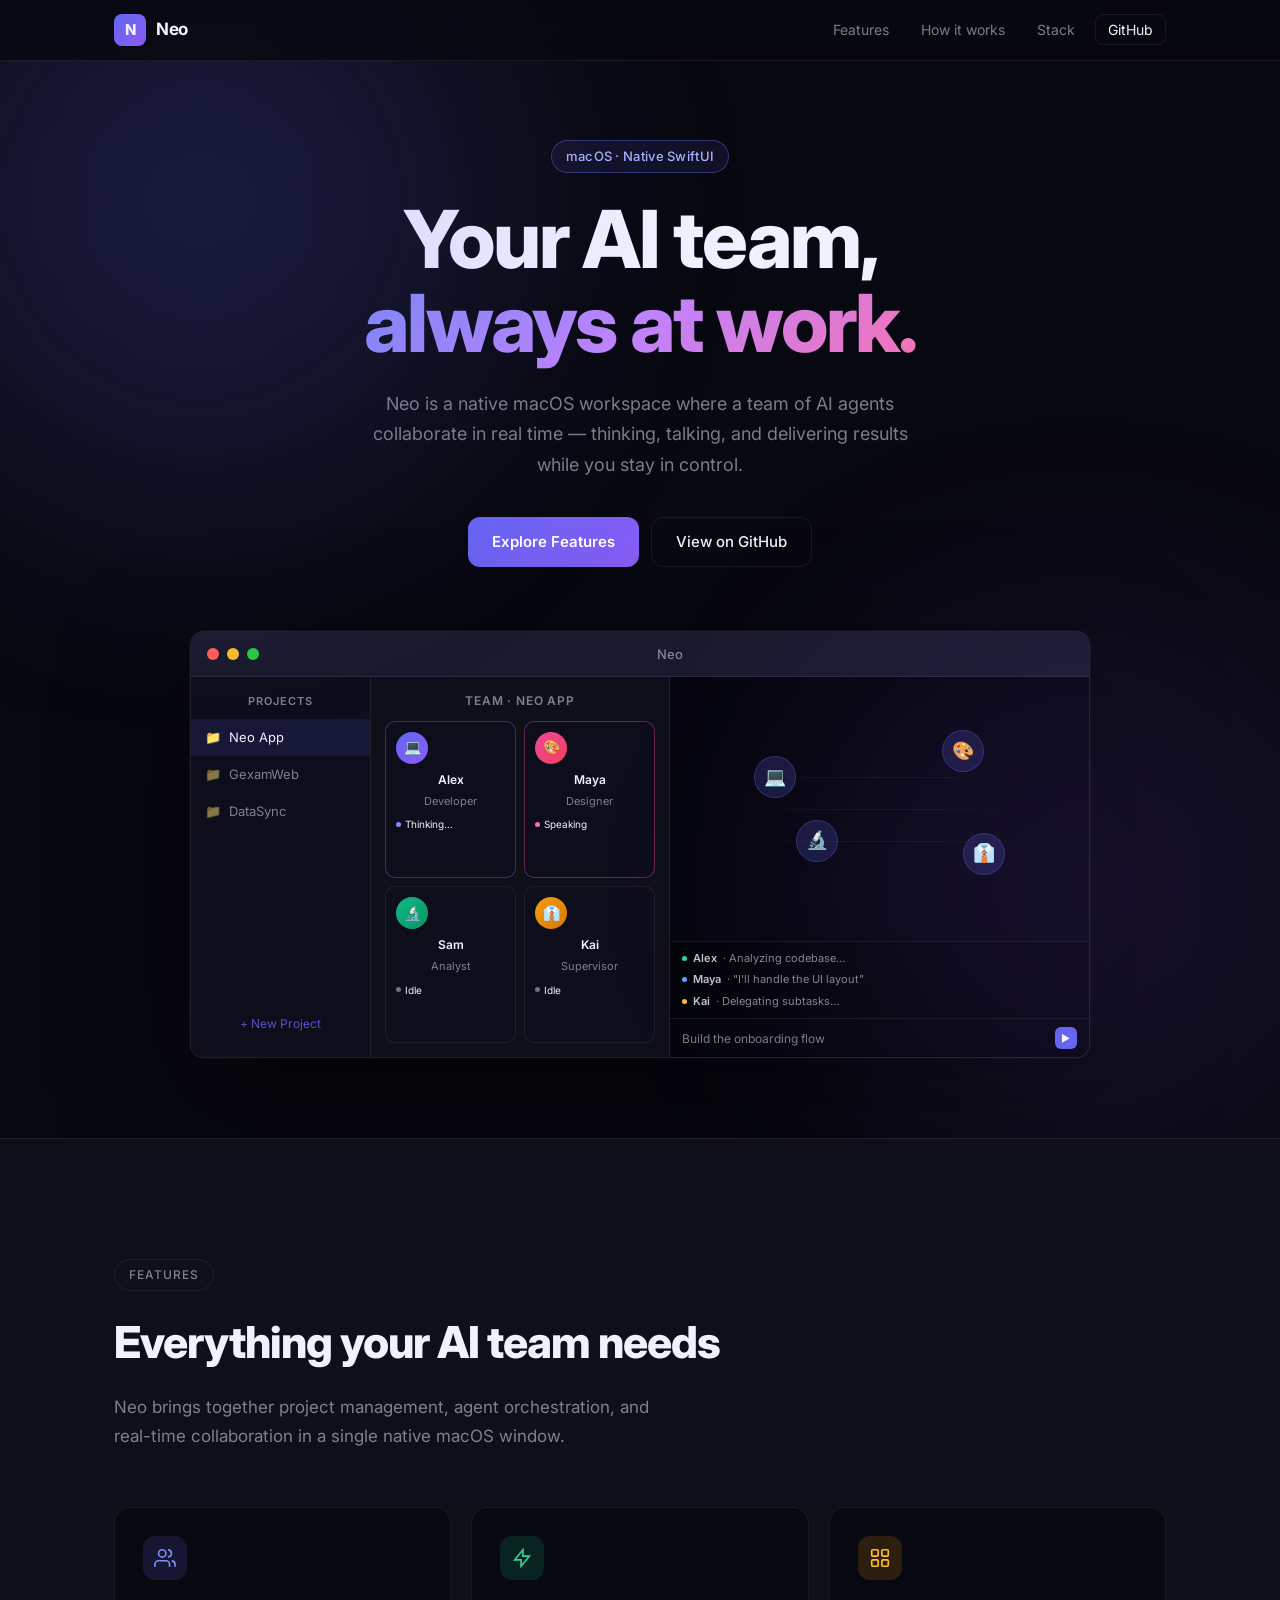
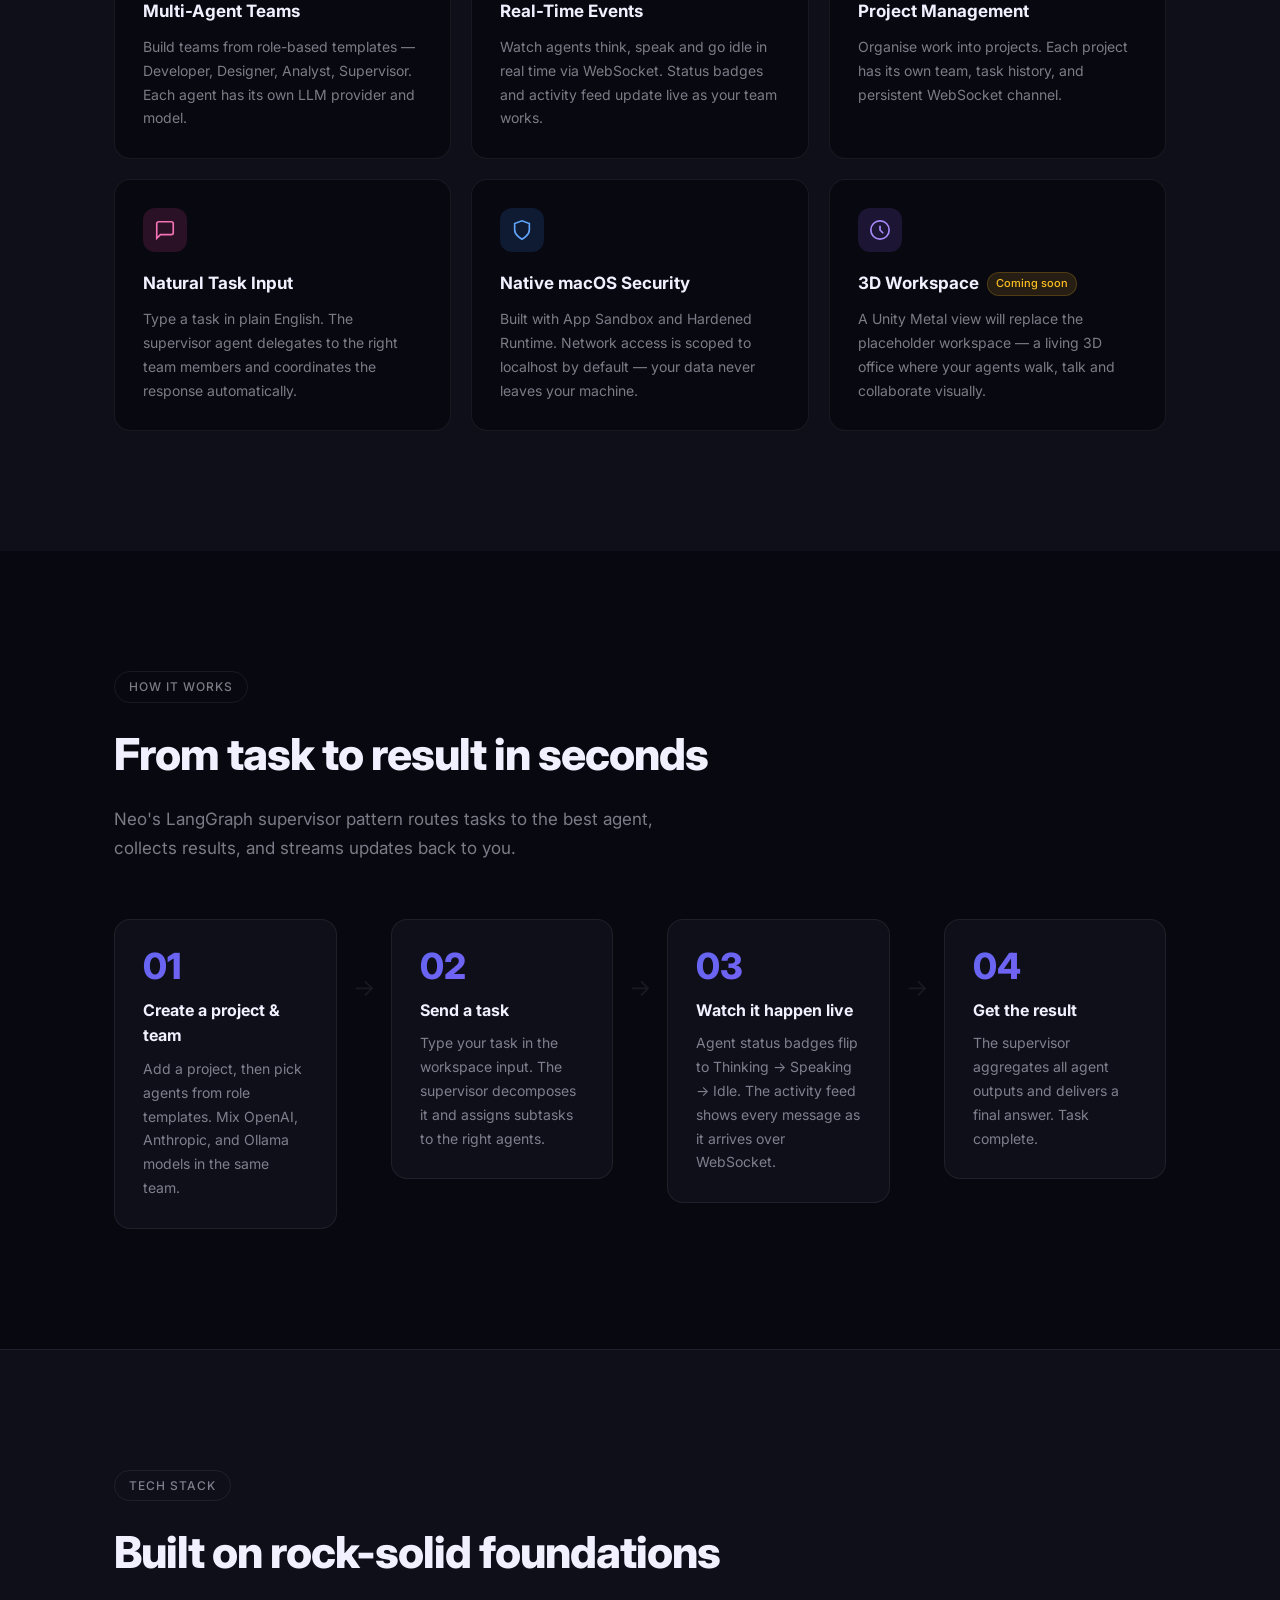
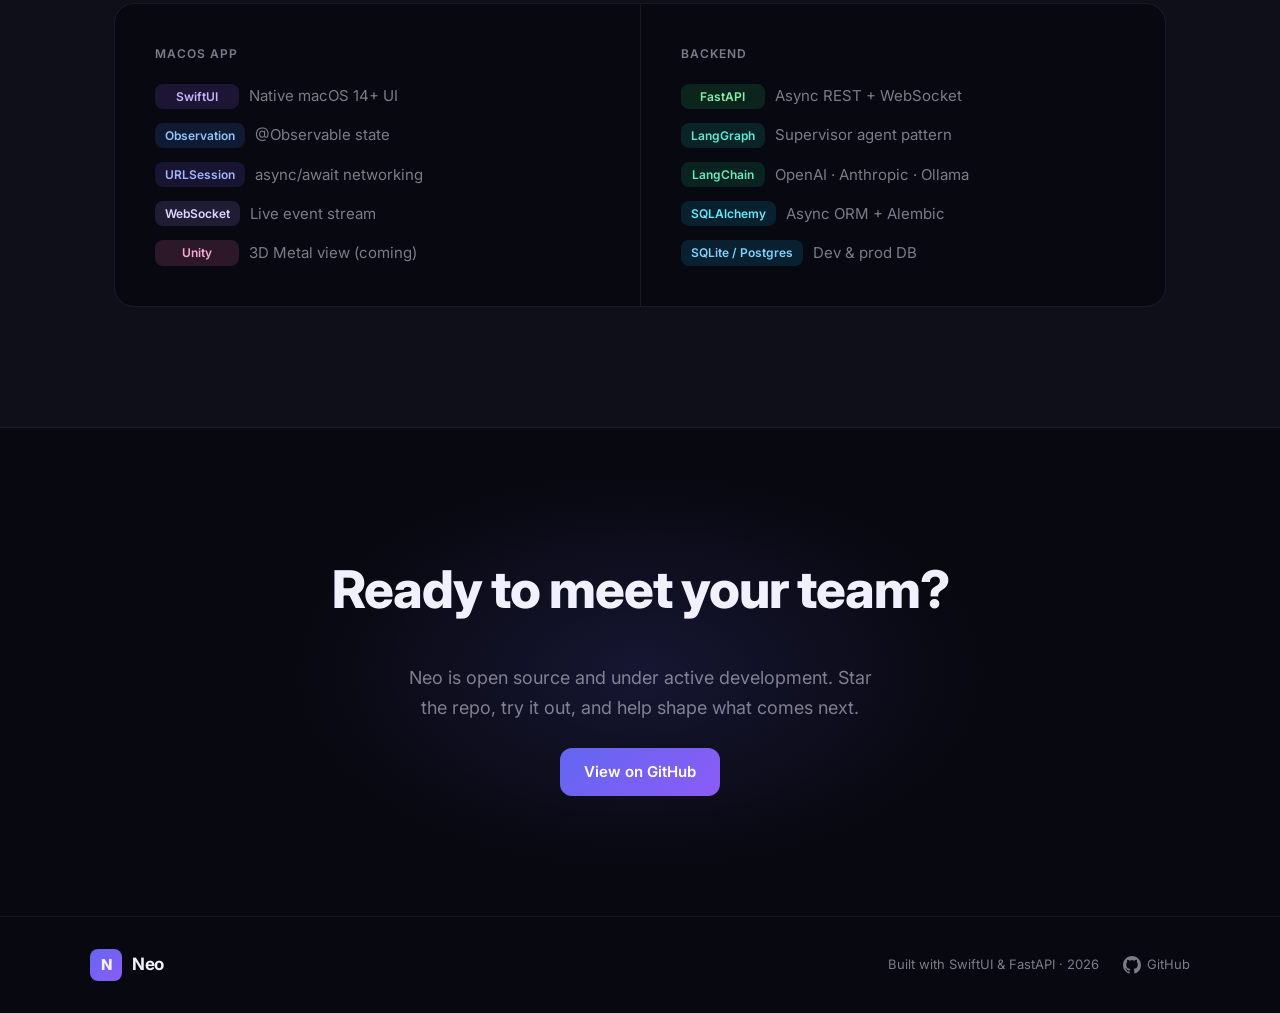
==== index.html @ 51515e73 "feat: launch landing page for Neo macOS app" ====
<!DOCTYPE html>
<html lang="en">
<head>
  <meta charset="UTF-8" />
  <meta name="viewport" content="width=device-width, initial-scale=1.0" />
  <title>Neo — AI Multi-Agent Workspace</title>
  <meta name="description" content="Neo is a native macOS app that puts a team of AI agents to work for you. Assign tasks, watch them think, and get results — in real time." />
  <link rel="preconnect" href="https://fonts.googleapis.com" />
  <link rel="preconnect" href="https://fonts.gstatic.com" crossorigin />
  <link href="https://fonts.googleapis.com/css2?family=Inter:wght@300;400;500;600;700;800&display=swap" rel="stylesheet" />
  <link rel="stylesheet" href="style.css" />
</head>
<body>

  <!-- NAV -->
  <nav>
    <div class="nav-inner">
      <div class="logo">
        <span class="logo-mark">N</span>
        <span class="logo-text">Neo</span>
      </div>
      <ul class="nav-links">
        <li><a href="#features">Features</a></li>
        <li><a href="#how-it-works">How it works</a></li>
        <li><a href="#stack">Stack</a></li>
        <li><a href="https://github.com/ebegen/Neo-site" target="_blank" class="btn-ghost">GitHub</a></li>
      </ul>
    </div>
  </nav>

  <!-- HERO -->
  <section class="hero">
    <div class="hero-glow glow-1"></div>
    <div class="hero-glow glow-2"></div>
    <div class="hero-inner">
      <div class="badge">macOS · Native SwiftUI</div>
      <h1>Your AI team,<br /><span class="gradient-text">always at work.</span></h1>
      <p class="hero-sub">
        Neo is a native macOS workspace where a team of AI agents collaborate in real time —
        thinking, talking, and delivering results while you stay in control.
      </p>
      <div class="hero-cta">
        <a href="#features" class="btn-primary">Explore Features</a>
        <a href="https://github.com/ebegen/Neo-site" target="_blank" class="btn-outline">View on GitHub</a>
      </div>
      <!-- App Window Mockup -->
      <div class="window-mockup">
        <div class="window-chrome">
          <span class="dot red"></span>
          <span class="dot yellow"></span>
          <span class="dot green"></span>
          <span class="window-title">Neo</span>
        </div>
        <div class="window-body">
          <div class="sidebar">
            <div class="sidebar-title">Projects</div>
            <div class="sidebar-item active">
              <span class="folder-icon">📁</span> Neo App
            </div>
            <div class="sidebar-item">
              <span class="folder-icon">📁</span> GexamWeb
            </div>
            <div class="sidebar-item">
              <span class="folder-icon">📁</span> DataSync
            </div>
            <div class="sidebar-add">+ New Project</div>
          </div>
          <div class="team-panel">
            <div class="team-title">Team · Neo App</div>
            <div class="agent-grid">
              <div class="agent-card thinking">
                <div class="agent-avatar" style="background: linear-gradient(135deg,#6366f1,#8b5cf6)">💻</div>
                <div class="agent-name">Alex</div>
                <div class="agent-role">Developer</div>
                <div class="agent-status thinking-dot">Thinking…</div>
              </div>
              <div class="agent-card speaking">
                <div class="agent-avatar" style="background: linear-gradient(135deg,#ec4899,#f43f5e)">🎨</div>
                <div class="agent-name">Maya</div>
                <div class="agent-role">Designer</div>
                <div class="agent-status speaking-dot">Speaking</div>
              </div>
              <div class="agent-card">
                <div class="agent-avatar" style="background: linear-gradient(135deg,#10b981,#059669)">🔬</div>
                <div class="agent-name">Sam</div>
                <div class="agent-role">Analyst</div>
                <div class="agent-status idle-dot">Idle</div>
              </div>
              <div class="agent-card">
                <div class="agent-avatar" style="background: linear-gradient(135deg,#f59e0b,#d97706)">👔</div>
                <div class="agent-name">Kai</div>
                <div class="agent-role">Supervisor</div>
                <div class="agent-status idle-dot">Idle</div>
              </div>
            </div>
          </div>
          <div class="workspace-panel">
            <div class="workspace-bg">
              <div class="ws-avatar ws-a1">💻</div>
              <div class="ws-avatar ws-a2">🎨</div>
              <div class="ws-avatar ws-a3">🔬</div>
              <div class="ws-avatar ws-a4">👔</div>
              <div class="ws-lines">
                <div class="ws-line"></div>
                <div class="ws-line"></div>
                <div class="ws-line"></div>
              </div>
            </div>
            <div class="workspace-feed">
              <div class="feed-item"><span class="feed-dot green"></span><span class="feed-agent">Alex</span> · Analyzing codebase…</div>
              <div class="feed-item"><span class="feed-dot blue"></span><span class="feed-agent">Maya</span> · "I'll handle the UI layout"</div>
              <div class="feed-item"><span class="feed-dot orange"></span><span class="feed-agent">Kai</span> · Delegating subtasks…</div>
            </div>
            <div class="workspace-input">
              <span>Build the onboarding flow</span>
              <span class="send-icon">▶</span>
            </div>
          </div>
        </div>
      </div>
    </div>
  </section>

  <!-- FEATURES -->
  <section class="features" id="features">
    <div class="section-inner">
      <div class="section-badge">Features</div>
      <h2>Everything your AI team needs</h2>
      <p class="section-sub">Neo brings together project management, agent orchestration, and real-time collaboration in a single native macOS window.</p>
      <div class="features-grid">

        <div class="feature-card">
          <div class="feature-icon" style="background:rgba(99,102,241,.15);color:#818cf8">
            <svg width="22" height="22" fill="none" viewBox="0 0 24 24"><path stroke="currentColor" stroke-width="1.8" stroke-linecap="round" d="M17 21v-2a4 4 0 0 0-4-4H5a4 4 0 0 0-4 4v2M9 11a4 4 0 1 0 0-8 4 4 0 0 0 0 8ZM23 21v-2a4 4 0 0 0-3-3.87M16 3.13a4 4 0 0 1 0 7.75"/></svg>
          </div>
          <h3>Multi-Agent Teams</h3>
          <p>Build teams from role-based templates — Developer, Designer, Analyst, Supervisor. Each agent has its own LLM provider and model.</p>
        </div>

        <div class="feature-card">
          <div class="feature-icon" style="background:rgba(16,185,129,.15);color:#34d399">
            <svg width="22" height="22" fill="none" viewBox="0 0 24 24"><path stroke="currentColor" stroke-width="1.8" stroke-linecap="round" d="M13 10V3L4 14h7v7l9-11h-7z"/></svg>
          </div>
          <h3>Real-Time Events</h3>
          <p>Watch agents think, speak and go idle in real time via WebSocket. Status badges and activity feed update live as your team works.</p>
        </div>

        <div class="feature-card">
          <div class="feature-icon" style="background:rgba(245,158,11,.15);color:#fbbf24">
            <svg width="22" height="22" fill="none" viewBox="0 0 24 24"><rect x="3" y="3" width="7" height="7" rx="1" stroke="currentColor" stroke-width="1.8"/><rect x="14" y="3" width="7" height="7" rx="1" stroke="currentColor" stroke-width="1.8"/><rect x="3" y="14" width="7" height="7" rx="1" stroke="currentColor" stroke-width="1.8"/><rect x="14" y="14" width="7" height="7" rx="1" stroke="currentColor" stroke-width="1.8"/></svg>
          </div>
          <h3>Project Management</h3>
          <p>Organise work into projects. Each project has its own team, task history, and persistent WebSocket channel.</p>
        </div>

        <div class="feature-card">
          <div class="feature-icon" style="background:rgba(236,72,153,.15);color:#f472b6">
            <svg width="22" height="22" fill="none" viewBox="0 0 24 24"><path stroke="currentColor" stroke-width="1.8" stroke-linecap="round" d="M21 15a2 2 0 0 1-2 2H7l-4 4V5a2 2 0 0 1 2-2h14a2 2 0 0 1 2 2z"/></svg>
          </div>
          <h3>Natural Task Input</h3>
          <p>Type a task in plain English. The supervisor agent delegates to the right team members and coordinates the response automatically.</p>
        </div>

        <div class="feature-card">
          <div class="feature-icon" style="background:rgba(59,130,246,.15);color:#60a5fa">
            <svg width="22" height="22" fill="none" viewBox="0 0 24 24"><path stroke="currentColor" stroke-width="1.8" stroke-linecap="round" d="M12 22s8-4 8-10V5l-8-3-8 3v7c0 6 8 10 8 10z"/></svg>
          </div>
          <h3>Native macOS Security</h3>
          <p>Built with App Sandbox and Hardened Runtime. Network access is scoped to localhost by default — your data never leaves your machine.</p>
        </div>

        <div class="feature-card">
          <div class="feature-icon" style="background:rgba(139,92,246,.15);color:#a78bfa">
            <svg width="22" height="22" fill="none" viewBox="0 0 24 24"><circle cx="12" cy="12" r="10" stroke="currentColor" stroke-width="1.8"/><path stroke="currentColor" stroke-width="1.8" stroke-linecap="round" d="M12 8v4l3 3"/></svg>
          </div>
          <h3>3D Workspace <span class="coming-soon">Coming soon</span></h3>
          <p>A Unity Metal view will replace the placeholder workspace — a living 3D office where your agents walk, talk and collaborate visually.</p>
        </div>

      </div>
    </div>
  </section>

  <!-- HOW IT WORKS -->
  <section class="how-it-works" id="how-it-works">
    <div class="section-inner">
      <div class="section-badge">How it works</div>
      <h2>From task to result in seconds</h2>
      <p class="section-sub">Neo's LangGraph supervisor pattern routes tasks to the best agent, collects results, and streams updates back to you.</p>
      <div class="steps">
        <div class="step">
          <div class="step-num">01</div>
          <div class="step-content">
            <h3>Create a project &amp; team</h3>
            <p>Add a project, then pick agents from role templates. Mix OpenAI, Anthropic, and Ollama models in the same team.</p>
          </div>
        </div>
        <div class="step-arrow">→</div>
        <div class="step">
          <div class="step-num">02</div>
          <div class="step-content">
            <h3>Send a task</h3>
            <p>Type your task in the workspace input. The supervisor decomposes it and assigns subtasks to the right agents.</p>
          </div>
        </div>
        <div class="step-arrow">→</div>
        <div class="step">
          <div class="step-num">03</div>
          <div class="step-content">
            <h3>Watch it happen live</h3>
            <p>Agent status badges flip to Thinking → Speaking → Idle. The activity feed shows every message as it arrives over WebSocket.</p>
          </div>
        </div>
        <div class="step-arrow">→</div>
        <div class="step">
          <div class="step-num">04</div>
          <div class="step-content">
            <h3>Get the result</h3>
            <p>The supervisor aggregates all agent outputs and delivers a final answer. Task complete.</p>
          </div>
        </div>
      </div>
    </div>
  </section>

  <!-- STACK -->
  <section class="stack" id="stack">
    <div class="section-inner">
      <div class="section-badge">Tech stack</div>
      <h2>Built on rock-solid foundations</h2>
      <div class="stack-grid">
        <div class="stack-col">
          <div class="stack-label">macOS App</div>
          <ul>
            <li><span class="pill purple">SwiftUI</span> Native macOS 14+ UI</li>
            <li><span class="pill blue">Observation</span> @Observable state</li>
            <li><span class="pill indigo">URLSession</span> async/await networking</li>
            <li><span class="pill violet">WebSocket</span> Live event stream</li>
            <li><span class="pill pink">Unity</span> 3D Metal view (coming)</li>
          </ul>
        </div>
        <div class="stack-divider"></div>
        <div class="stack-col">
          <div class="stack-label">Backend</div>
          <ul>
            <li><span class="pill green">FastAPI</span> Async REST + WebSocket</li>
            <li><span class="pill teal">LangGraph</span> Supervisor agent pattern</li>
            <li><span class="pill emerald">LangChain</span> OpenAI · Anthropic · Ollama</li>
            <li><span class="pill cyan">SQLAlchemy</span> Async ORM + Alembic</li>
            <li><span class="pill sky">SQLite / Postgres</span> Dev &amp; prod DB</li>
          </ul>
        </div>
      </div>
    </div>
  </section>

  <!-- CTA -->
  <section class="cta-section">
    <div class="cta-glow"></div>
    <div class="section-inner cta-inner">
      <h2>Ready to meet your team?</h2>
      <p>Neo is open source and under active development. Star the repo, try it out, and help shape what comes next.</p>
      <div class="cta-buttons">
        <a href="https://github.com/ebegen/Neo-site" target="_blank" class="btn-primary">View on GitHub</a>
      </div>
    </div>
  </section>

  <!-- FOOTER -->
  <footer>
    <div class="footer-inner">
      <div class="logo">
        <span class="logo-mark">N</span>
        <span class="logo-text">Neo</span>
      </div>
      <p class="footer-copy">Built with SwiftUI &amp; FastAPI · 2026</p>
      <a href="https://github.com/ebegen/Neo-site" target="_blank" class="footer-gh">
        <svg width="18" height="18" fill="currentColor" viewBox="0 0 24 24"><path d="M12 0C5.37 0 0 5.37 0 12c0 5.31 3.435 9.795 8.205 11.385.6.105.825-.255.825-.57 0-.285-.015-1.23-.015-2.235-3.015.555-3.795-.735-4.035-1.41-.135-.345-.72-1.41-1.23-1.695-.42-.225-1.02-.78-.015-.795.945-.015 1.62.87 1.845 1.23 1.08 1.815 2.805 1.305 3.495.99.105-.78.42-1.305.765-1.605-2.67-.3-5.46-1.335-5.46-5.925 0-1.305.465-2.385 1.23-3.225-.12-.3-.54-1.53.12-3.18 0 0 1.005-.315 3.3 1.23.96-.27 1.98-.405 3-.405s2.04.135 3 .405c2.295-1.56 3.3-1.23 3.3-1.23.66 1.65.24 2.88.12 3.18.765.84 1.23 1.905 1.23 3.225 0 4.605-2.805 5.625-5.475 5.925.435.375.81 1.095.81 2.22 0 1.605-.015 2.895-.015 3.3 0 .315.225.69.825.57A12.02 12.02 0 0 0 24 12c0-6.63-5.37-12-12-12z"/></svg>
        GitHub
      </a>
    </div>
  </footer>

</body>
</html>
---- style.css ----
*, *::before, *::after { box-sizing: border-box; margin: 0; padding: 0; }

:root {
  --bg: #080810;
  --surface: #0f0f1a;
  --surface2: #141428;
  --border: rgba(255,255,255,.07);
  --text: #f0f0ff;
  --muted: rgba(240,240,255,.5);
  --accent: #6366f1;
  --accent2: #8b5cf6;
}

html { scroll-behavior: smooth; }

body {
  background: var(--bg);
  color: var(--text);
  font-family: 'Inter', system-ui, sans-serif;
  font-size: 16px;
  line-height: 1.6;
  overflow-x: hidden;
}

/* ── NAV ── */
nav {
  position: fixed;
  top: 0; left: 0; right: 0;
  z-index: 100;
  border-bottom: 1px solid var(--border);
  background: rgba(8,8,16,.8);
  backdrop-filter: blur(20px);
}
.nav-inner {
  max-width: 1100px;
  margin: 0 auto;
  padding: 0 24px;
  height: 60px;
  display: flex;
  align-items: center;
  justify-content: space-between;
}
.logo { display: flex; align-items: center; gap: 10px; text-decoration: none; }
.logo-mark {
  width: 32px; height: 32px;
  border-radius: 8px;
  background: linear-gradient(135deg, var(--accent), var(--accent2));
  display: flex; align-items: center; justify-content: center;
  font-weight: 800; font-size: 15px;
}
.logo-text { font-weight: 700; font-size: 17px; letter-spacing: -.3px; }
.nav-links {
  display: flex; align-items: center; gap: 8px;
  list-style: none;
}
.nav-links a {
  color: var(--muted);
  text-decoration: none;
  font-size: 14px;
  padding: 6px 12px;
  border-radius: 8px;
  transition: color .2s, background .2s;
}
.nav-links a:hover { color: var(--text); background: rgba(255,255,255,.05); }
.btn-ghost {
  border: 1px solid var(--border) !important;
  color: var(--text) !important;
}
.btn-ghost:hover { border-color: rgba(255,255,255,.15) !important; }

/* ── BUTTONS ── */
.btn-primary {
  display: inline-flex; align-items: center; gap: 8px;
  padding: 12px 24px;
  border-radius: 12px;
  background: linear-gradient(135deg, var(--accent), var(--accent2));
  color: #fff;
  font-weight: 600; font-size: 15px;
  text-decoration: none;
  transition: opacity .2s, transform .15s;
  border: none;
}
.btn-primary:hover { opacity: .9; transform: translateY(-1px); }
.btn-outline {
  display: inline-flex; align-items: center; gap: 8px;
  padding: 12px 24px;
  border-radius: 12px;
  border: 1px solid var(--border);
  color: var(--text);
  font-weight: 500; font-size: 15px;
  text-decoration: none;
  transition: border-color .2s, transform .15s;
}
.btn-outline:hover { border-color: rgba(255,255,255,.25); transform: translateY(-1px); }

/* ── HERO ── */
.hero {
  position: relative;
  min-height: 100vh;
  padding: 140px 24px 80px;
  display: flex;
  align-items: center;
  overflow: hidden;
}
.hero-glow {
  position: absolute;
  border-radius: 50%;
  filter: blur(120px);
  pointer-events: none;
}
.glow-1 {
  width: 600px; height: 600px;
  background: rgba(99,102,241,.18);
  top: -100px; left: -100px;
}
.glow-2 {
  width: 500px; height: 500px;
  background: rgba(139,92,246,.12);
  bottom: 0; right: -50px;
}
.hero-inner {
  max-width: 1100px;
  margin: 0 auto;
  width: 100%;
  display: flex;
  flex-direction: column;
  align-items: center;
  text-align: center;
}
.badge {
  display: inline-block;
  padding: 5px 14px;
  border-radius: 999px;
  border: 1px solid rgba(99,102,241,.4);
  background: rgba(99,102,241,.1);
  color: #a5b4fc;
  font-size: 13px; font-weight: 500;
  margin-bottom: 24px;
  letter-spacing: .3px;
}
.hero h1 {
  font-size: clamp(44px, 7vw, 80px);
  font-weight: 800;
  line-height: 1.05;
  letter-spacing: -2px;
  margin-bottom: 24px;
}
.gradient-text {
  background: linear-gradient(135deg, #818cf8, #c084fc, #f472b6);
  -webkit-background-clip: text;
  -webkit-text-fill-color: transparent;
  background-clip: text;
}
.hero-sub {
  font-size: 18px;
  color: var(--muted);
  max-width: 560px;
  margin-bottom: 36px;
  line-height: 1.7;
}
.hero-cta {
  display: flex; gap: 12px; flex-wrap: wrap; justify-content: center;
  margin-bottom: 64px;
}

/* ── WINDOW MOCKUP ── */
.window-mockup {
  width: 100%;
  max-width: 900px;
  border-radius: 14px;
  overflow: hidden;
  border: 1px solid var(--border);
  box-shadow: 0 40px 120px rgba(0,0,0,.6), 0 0 0 1px rgba(255,255,255,.04);
  background: var(--surface);
}
.window-chrome {
  background: #1a1a2e;
  padding: 12px 16px;
  display: flex;
  align-items: center;
  gap: 8px;
  border-bottom: 1px solid var(--border);
}
.dot {
  width: 12px; height: 12px;
  border-radius: 50%;
}
.dot.red    { background: #ff5f57; }
.dot.yellow { background: #febc2e; }
.dot.green  { background: #28c840; }
.window-title {
  margin-left: auto; margin-right: auto;
  font-size: 13px; color: var(--muted);
  font-weight: 500;
}
.window-body {
  display: grid;
  grid-template-columns: 180px 1fr 1.4fr;
  height: 380px;
}

/* Sidebar */
.sidebar {
  background: #0d0d1c;
  border-right: 1px solid var(--border);
  padding: 16px 0;
  display: flex;
  flex-direction: column;
}
.sidebar-title {
  font-size: 11px;
  font-weight: 600;
  color: var(--muted);
  text-transform: uppercase;
  letter-spacing: 1px;
  padding: 0 14px 8px;
}
.sidebar-item {
  padding: 8px 14px;
  font-size: 13px;
  color: var(--muted);
  display: flex; align-items: center; gap: 8px;
  cursor: default;
}
.sidebar-item.active {
  background: rgba(99,102,241,.12);
  color: var(--text);
}
.folder-icon { font-size: 13px; }
.sidebar-add {
  margin-top: auto;
  padding: 8px 14px;
  font-size: 12px;
  color: rgba(99,102,241,.8);
  cursor: default;
}

/* Team panel */
.team-panel {
  background: var(--surface);
  border-right: 1px solid var(--border);
  padding: 14px;
  display: flex;
  flex-direction: column;
  gap: 10px;
}
.team-title {
  font-size: 12px;
  font-weight: 600;
  color: var(--muted);
  text-transform: uppercase;
  letter-spacing: .8px;
}
.agent-grid {
  display: grid;
  grid-template-columns: 1fr 1fr;
  gap: 8px;
  flex: 1;
}
.agent-card {
  background: #0d0d1c;
  border: 1px solid var(--border);
  border-radius: 10px;
  padding: 10px;
  display: flex;
  flex-direction: column;
  gap: 4px;
}
.agent-card.thinking { border-color: rgba(99,102,241,.4); }
.agent-card.speaking  { border-color: rgba(236,72,153,.4); }
.agent-avatar {
  width: 32px; height: 32px;
  border-radius: 50%;
  display: flex; align-items: center; justify-content: center;
  font-size: 14px;
  margin-bottom: 2px;
}
.agent-name  { font-size: 12px; font-weight: 600; }
.agent-role  { font-size: 11px; color: var(--muted); }
.agent-status {
  font-size: 10px;
  display: flex; align-items: center; gap: 4px;
  margin-top: 2px;
}
.agent-status::before {
  content: '';
  display: inline-block;
  width: 5px; height: 5px;
  border-radius: 50%;
}
.thinking-dot::before { background: #818cf8; }
.speaking-dot::before  { background: #f472b6; }
.idle-dot::before     { background: #6b7280; }

/* Workspace panel */
.workspace-panel {
  background: #06060f;
  display: flex;
  flex-direction: column;
}
.workspace-bg {
  flex: 1;
  position: relative;
  overflow: hidden;
}
.ws-avatar {
  position: absolute;
  width: 42px; height: 42px;
  border-radius: 50%;
  background: rgba(99,102,241,.2);
  border: 1px solid rgba(99,102,241,.3);
  display: flex; align-items: center; justify-content: center;
  font-size: 18px;
}
.ws-a1 { top: 30%; left: 20%; }
.ws-a2 { top: 20%; right: 25%; }
.ws-a3 { bottom: 30%; left: 30%; }
.ws-a4 { bottom: 25%; right: 20%; }
.ws-lines {
  position: absolute;
  inset: 0;
  pointer-events: none;
}
.ws-line {
  position: absolute;
  height: 1px;
  background: linear-gradient(90deg, transparent, rgba(99,102,241,.15), transparent);
  left: 15%; right: 15%;
}
.ws-line:nth-child(1) { top: 38%; }
.ws-line:nth-child(2) { top: 50%; }
.ws-line:nth-child(3) { top: 62%; }
.workspace-feed {
  padding: 8px 12px;
  border-top: 1px solid var(--border);
  display: flex; flex-direction: column; gap: 4px;
  background: rgba(0,0,0,.3);
}
.feed-item {
  font-size: 11px;
  color: rgba(240,240,255,.55);
  display: flex; align-items: center; gap: 6px;
}
.feed-dot {
  width: 5px; height: 5px;
  border-radius: 50%;
  flex-shrink: 0;
}
.feed-dot.green  { background: #34d399; }
.feed-dot.blue   { background: #60a5fa; }
.feed-dot.orange { background: #fbbf24; }
.feed-agent { color: rgba(240,240,255,.8); font-weight: 600; }
.workspace-input {
  padding: 8px 12px;
  border-top: 1px solid var(--border);
  display: flex; justify-content: space-between; align-items: center;
  font-size: 12px;
  color: var(--muted);
  background: rgba(0,0,0,.2);
}
.send-icon {
  width: 22px; height: 22px;
  border-radius: 6px;
  background: var(--accent);
  display: flex; align-items: center; justify-content: center;
  font-size: 10px;
  color: #fff;
}

/* ── SECTIONS ── */
.section-inner {
  max-width: 1100px;
  margin: 0 auto;
  padding: 0 24px;
}
.section-badge {
  display: inline-block;
  padding: 5px 14px;
  border-radius: 999px;
  border: 1px solid var(--border);
  color: var(--muted);
  font-size: 12px; font-weight: 500;
  text-transform: uppercase;
  letter-spacing: 1px;
  margin-bottom: 16px;
}
section h2 {
  font-size: clamp(28px, 4vw, 44px);
  font-weight: 800;
  letter-spacing: -1px;
  margin-bottom: 16px;
}
.section-sub {
  color: var(--muted);
  font-size: 17px;
  max-width: 560px;
  line-height: 1.7;
  margin-bottom: 56px;
}

/* ── FEATURES ── */
.features {
  padding: 120px 24px;
  background: var(--surface);
  border-top: 1px solid var(--border);
}
.features-grid {
  display: grid;
  grid-template-columns: repeat(auto-fill, minmax(300px, 1fr));
  gap: 20px;
}
.feature-card {
  background: var(--bg);
  border: 1px solid var(--border);
  border-radius: 16px;
  padding: 28px;
  transition: border-color .25s, transform .2s;
}
.feature-card:hover {
  border-color: rgba(99,102,241,.35);
  transform: translateY(-2px);
}
.feature-icon {
  width: 44px; height: 44px;
  border-radius: 12px;
  display: flex; align-items: center; justify-content: center;
  margin-bottom: 18px;
}
.feature-card h3 {
  font-size: 17px; font-weight: 700;
  margin-bottom: 10px;
  display: flex; align-items: center; gap: 8px;
}
.feature-card p {
  color: var(--muted);
  font-size: 14px;
  line-height: 1.7;
}
.coming-soon {
  font-size: 11px; font-weight: 500;
  padding: 2px 8px;
  border-radius: 999px;
  background: rgba(251,191,36,.12);
  color: #fbbf24;
  border: 1px solid rgba(251,191,36,.2);
}

/* ── HOW IT WORKS ── */
.how-it-works {
  padding: 120px 24px;
}
.steps {
  display: flex;
  align-items: flex-start;
  gap: 16px;
  flex-wrap: wrap;
}
.step {
  flex: 1;
  min-width: 200px;
  background: var(--surface);
  border: 1px solid var(--border);
  border-radius: 16px;
  padding: 28px;
}
.step-num {
  font-size: 36px;
  font-weight: 800;
  background: linear-gradient(135deg, var(--accent), var(--accent2));
  -webkit-background-clip: text;
  -webkit-text-fill-color: transparent;
  background-clip: text;
  margin-bottom: 14px;
  line-height: 1;
}
.step h3 {
  font-size: 16px; font-weight: 700;
  margin-bottom: 8px;
}
.step p {
  color: var(--muted);
  font-size: 14px;
  line-height: 1.7;
}
.step-arrow {
  font-size: 24px;
  color: var(--border);
  padding-top: 50px;
  flex-shrink: 0;
}

/* ── STACK ── */
.stack {
  padding: 120px 24px;
  background: var(--surface);
  border-top: 1px solid var(--border);
  border-bottom: 1px solid var(--border);
}
.stack-grid {
  display: flex;
  gap: 0;
  background: var(--bg);
  border: 1px solid var(--border);
  border-radius: 20px;
  overflow: hidden;
}
.stack-col {
  flex: 1;
  padding: 40px;
}
.stack-divider {
  width: 1px;
  background: var(--border);
  flex-shrink: 0;
}
.stack-label {
  font-size: 12px;
  font-weight: 600;
  color: var(--muted);
  text-transform: uppercase;
  letter-spacing: 1px;
  margin-bottom: 20px;
}
.stack-col ul {
  list-style: none;
  display: flex; flex-direction: column; gap: 14px;
}
.stack-col li {
  font-size: 15px;
  color: var(--muted);
  display: flex; align-items: center; gap: 10px;
}
.pill {
  display: inline-block;
  padding: 3px 10px;
  border-radius: 8px;
  font-size: 12px;
  font-weight: 600;
  white-space: nowrap;
  flex-shrink: 0;
  min-width: 84px;
  text-align: center;
}
.pill.purple  { background: rgba(139,92,246,.15); color:#c4b5fd; }
.pill.blue    { background: rgba(59,130,246,.15);  color:#93c5fd; }
.pill.indigo  { background: rgba(99,102,241,.15);  color:#a5b4fc; }
.pill.violet  { background: rgba(167,139,250,.15); color:#ddd6fe; }
.pill.pink    { background: rgba(244,114,182,.15); color:#f9a8d4; }
.pill.green   { background: rgba(34,197,94,.15);   color:#86efac; }
.pill.teal    { background: rgba(20,184,166,.15);  color:#5eead4; }
.pill.emerald { background: rgba(16,185,129,.15);  color:#6ee7b7; }
.pill.cyan    { background: rgba(6,182,212,.15);   color:#67e8f9; }
.pill.sky     { background: rgba(14,165,233,.15);  color:#7dd3fc; }

/* ── CTA ── */
.cta-section {
  padding: 120px 24px;
  position: relative;
  overflow: hidden;
  text-align: center;
}
.cta-glow {
  position: absolute;
  width: 700px; height: 400px;
  top: 50%; left: 50%;
  transform: translate(-50%, -50%);
  background: radial-gradient(ellipse, rgba(99,102,241,.15), transparent 70%);
  pointer-events: none;
}
.cta-inner {
  position: relative;
  display: flex;
  flex-direction: column;
  align-items: center;
  gap: 16px;
}
.cta-inner h2 {
  font-size: clamp(32px, 5vw, 52px);
}
.cta-inner p {
  color: var(--muted);
  font-size: 18px;
  max-width: 480px;
  line-height: 1.7;
}
.cta-buttons { display: flex; gap: 12px; margin-top: 8px; }

/* ── FOOTER ── */
footer {
  border-top: 1px solid var(--border);
  padding: 32px 24px;
}
.footer-inner {
  max-width: 1100px;
  margin: 0 auto;
  display: flex;
  align-items: center;
  gap: 24px;
  flex-wrap: wrap;
}
.footer-copy {
  color: var(--muted);
  font-size: 13px;
  margin-left: auto;
}
.footer-gh {
  display: flex; align-items: center; gap: 6px;
  color: var(--muted);
  text-decoration: none;
  font-size: 13px;
  transition: color .2s;
}
.footer-gh:hover { color: var(--text); }

/* ── RESPONSIVE ── */
@media (max-width: 700px) {
  .window-body { grid-template-columns: 1fr; }
  .team-panel, .workspace-panel { display: none; }
  .sidebar { height: 200px; }
  .steps { flex-direction: column; }
  .step-arrow { display: none; }
  .stack-grid { flex-direction: column; }
  .stack-divider { width: 100%; height: 1px; }
  .footer-copy { margin-left: 0; }
}
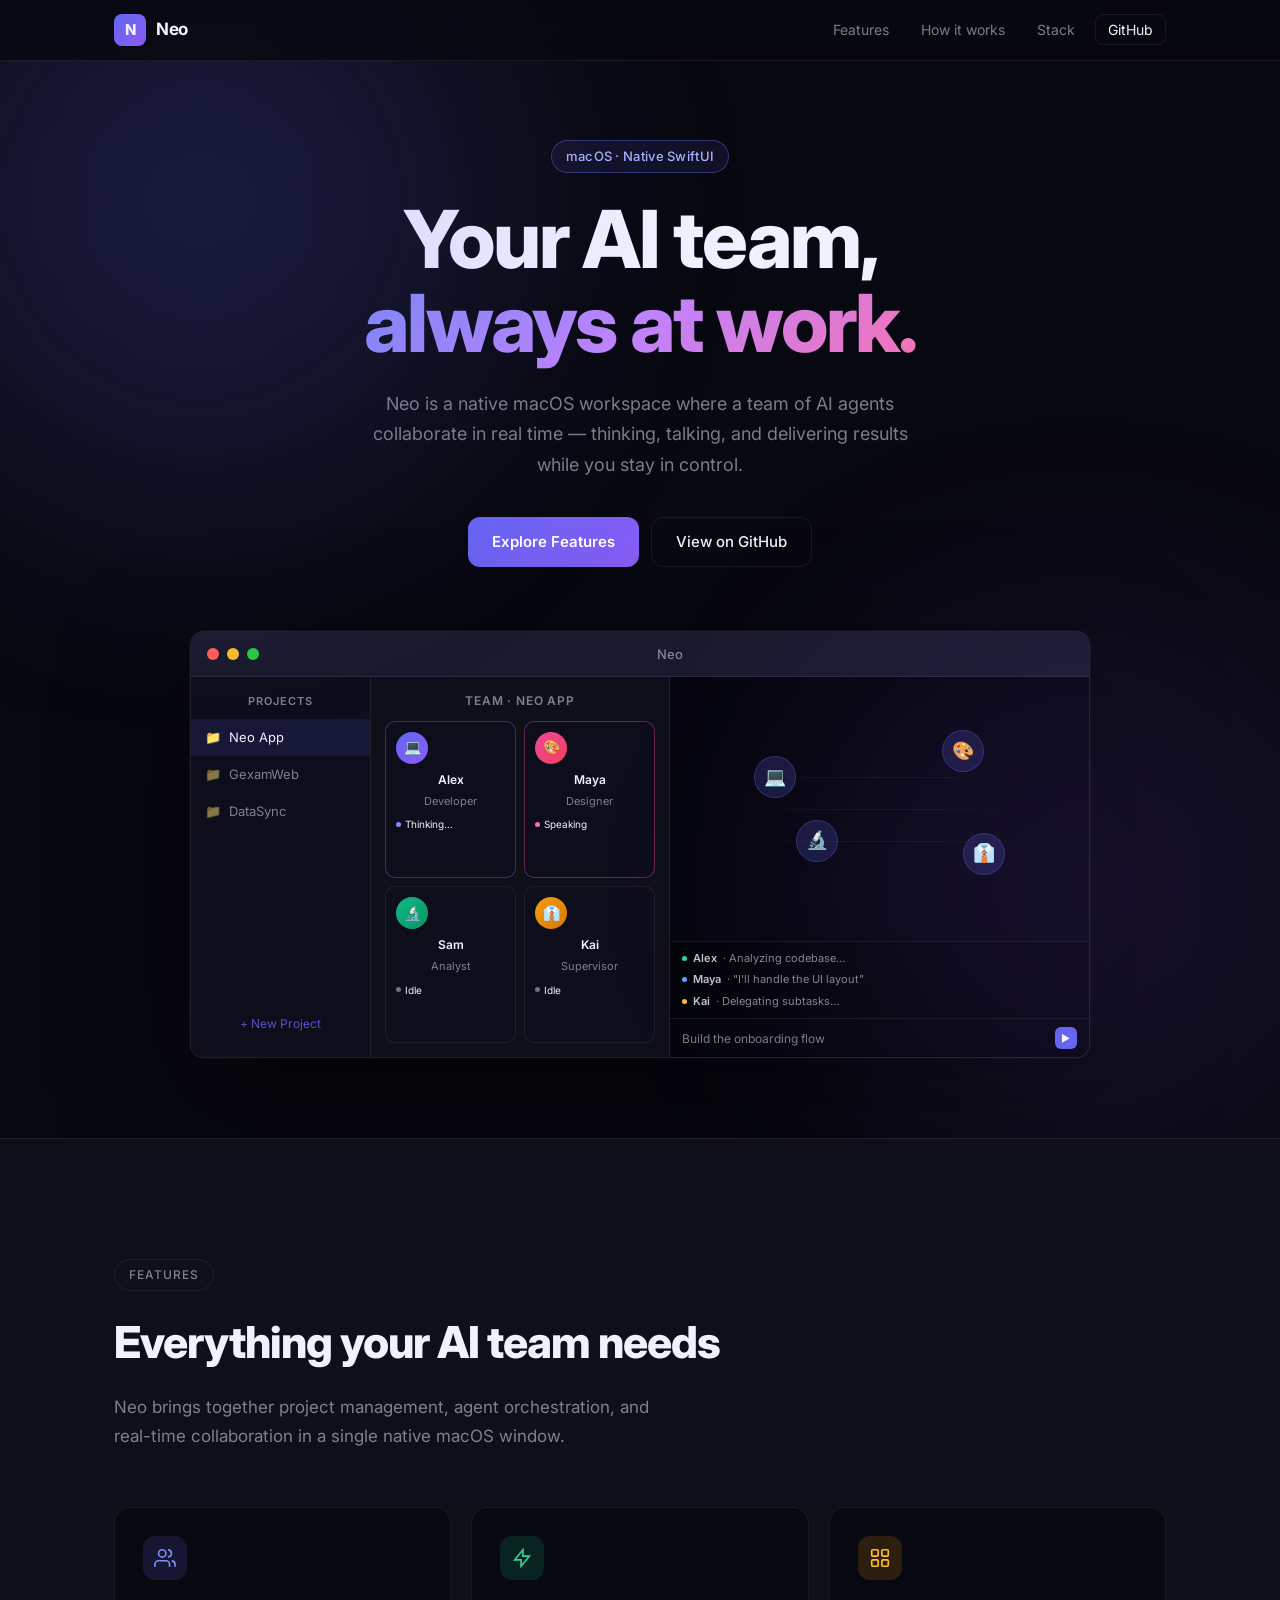
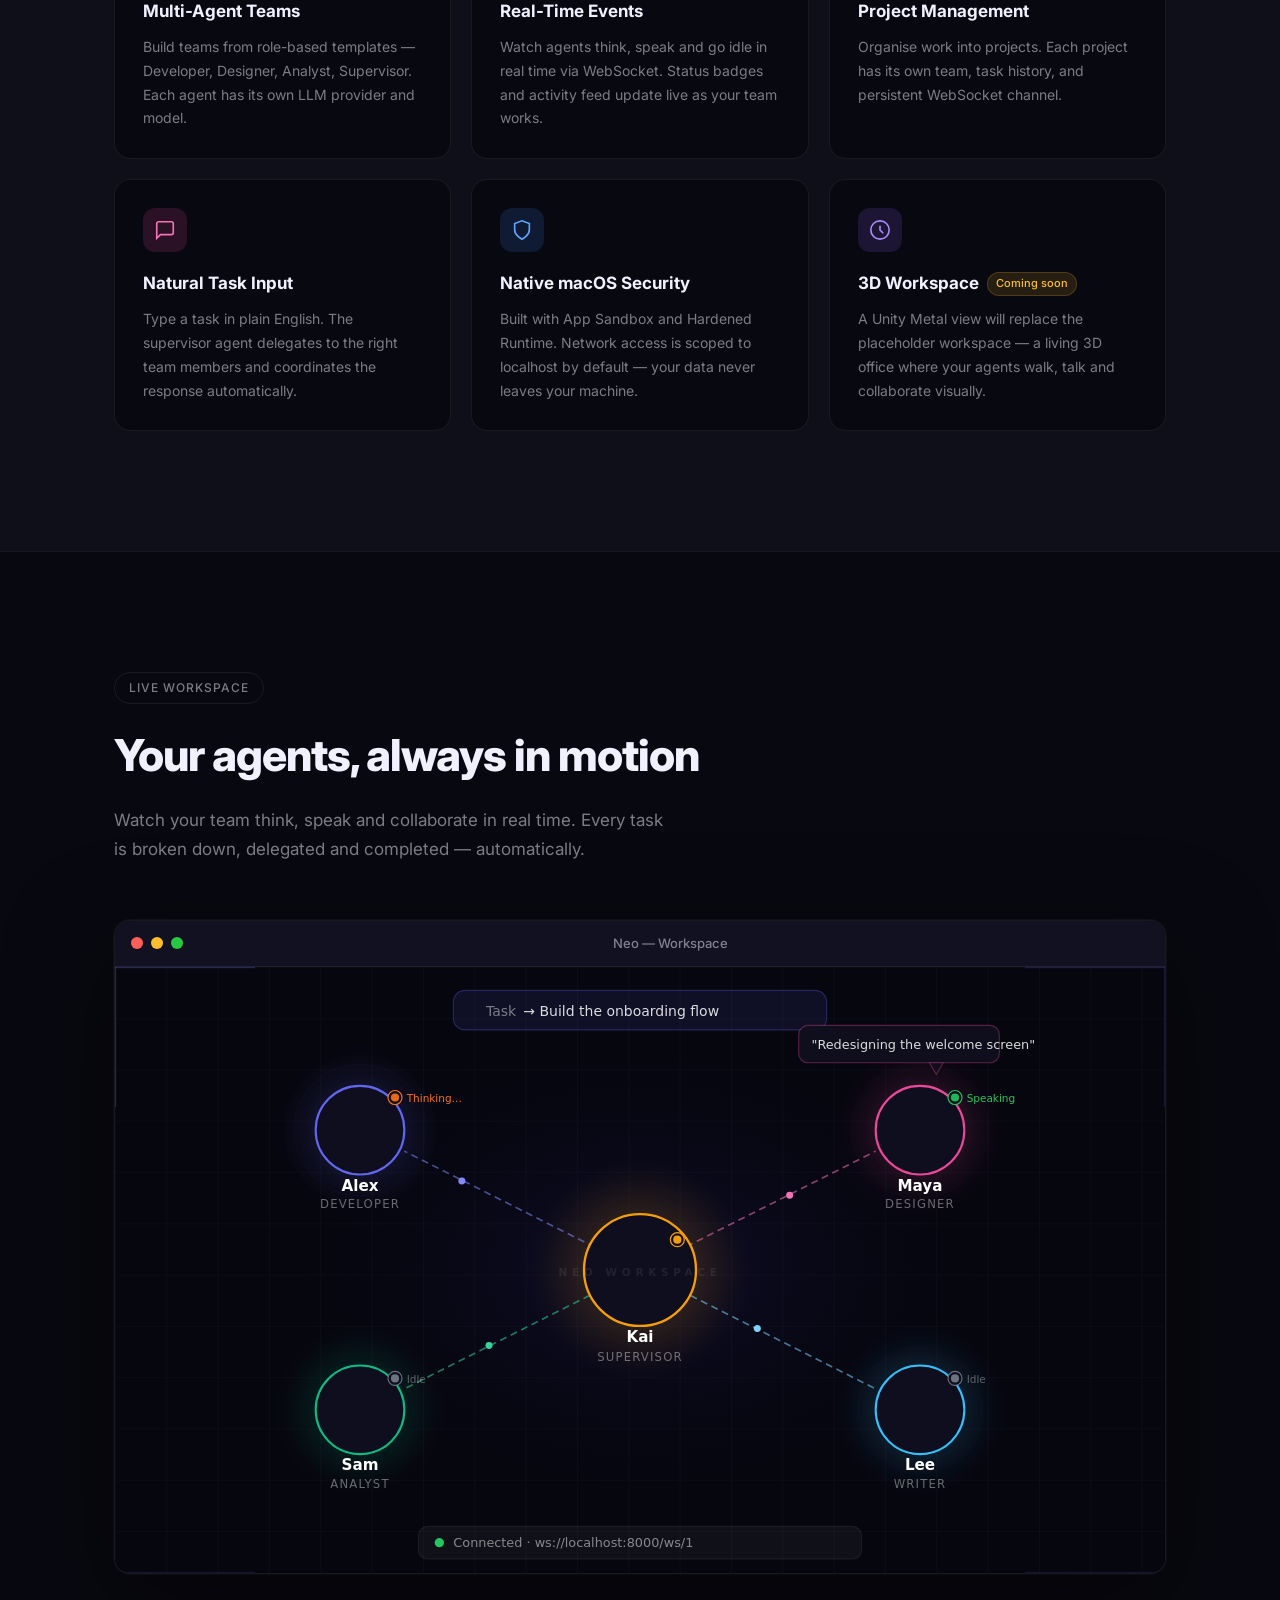
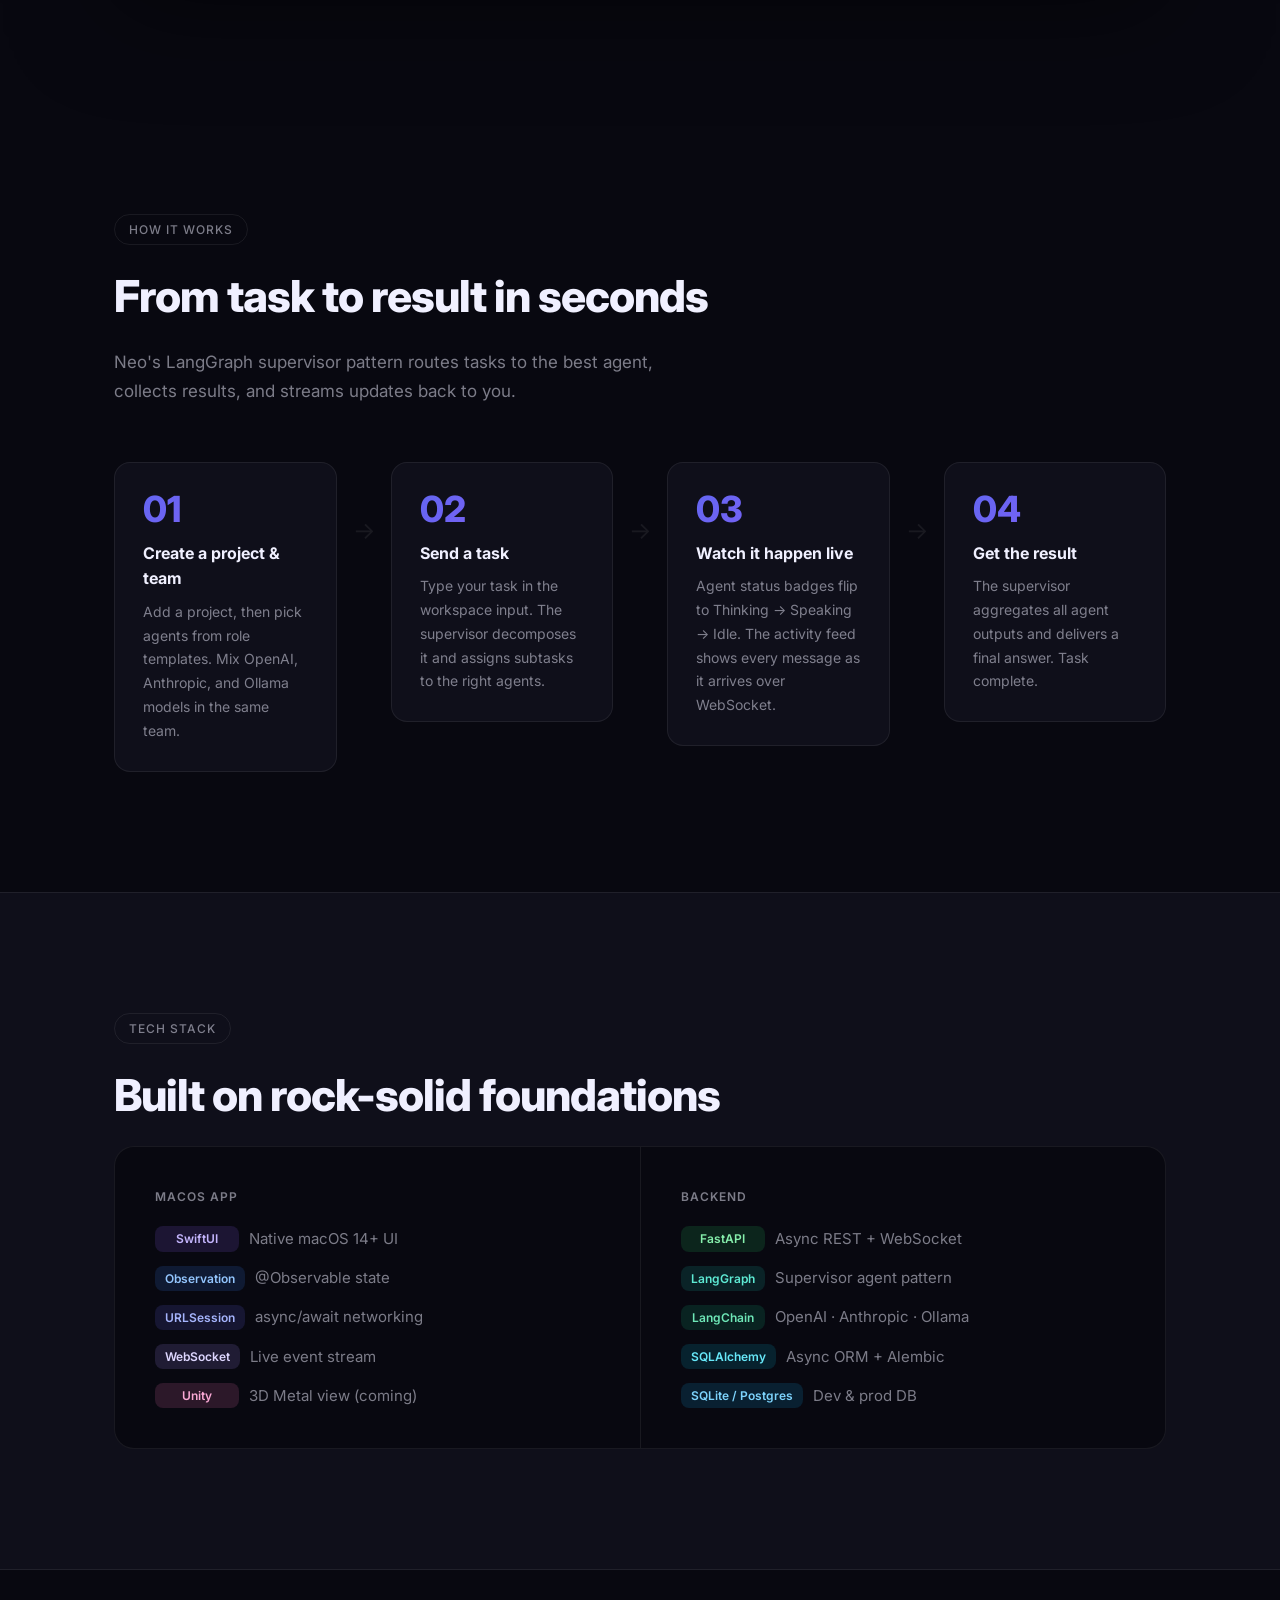
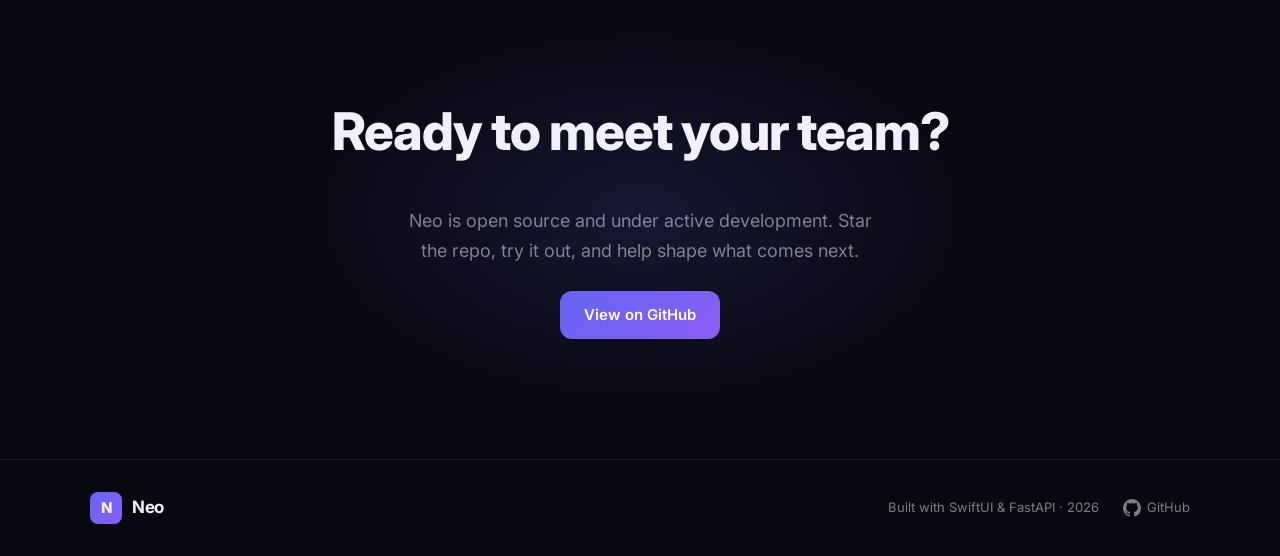
==== commit a64a9759: "feat: add animated office workspace SVG illustration" ====
--- a/index.html
+++ b/index.html
@@ -177,6 +177,26 @@
           <p>A Unity Metal view will replace the placeholder workspace — a living 3D office where your agents walk, talk and collaborate visually.</p>
         </div>
 
+      </div>
+    </div>
+  </section>
+
+  <!-- WORKSPACE PREVIEW -->
+  <section class="preview-section">
+    <div class="section-inner">
+      <div class="section-badge">Live Workspace</div>
+      <h2>Your agents, always in motion</h2>
+      <p class="section-sub">Watch your team think, speak and collaborate in real time. Every task is broken down, delegated and completed — automatically.</p>
+      <div class="preview-frame">
+        <div class="preview-chrome">
+          <span class="dot red"></span>
+          <span class="dot yellow"></span>
+          <span class="dot green"></span>
+          <span class="preview-title">Neo — Workspace</span>
+        </div>
+        <div class="preview-body">
+          <img src="office.svg" alt="Neo multi-agent workspace" class="office-svg"/>
+        </div>
       </div>
     </div>
   </section>
--- a/style.css
+++ b/style.css
@@ -398,6 +398,42 @@
   margin-bottom: 56px;
 }
 
+/* ── WORKSPACE PREVIEW ── */
+.preview-section {
+  padding: 120px 24px;
+  border-top: 1px solid var(--border);
+}
+.preview-frame {
+  border-radius: 16px;
+  overflow: hidden;
+  border: 1px solid var(--border);
+  box-shadow: 0 32px 100px rgba(0,0,0,.5), 0 0 0 1px rgba(255,255,255,.04);
+  background: #06060f;
+}
+.preview-chrome {
+  background: #111122;
+  padding: 12px 16px;
+  display: flex;
+  align-items: center;
+  gap: 8px;
+  border-bottom: 1px solid var(--border);
+}
+.preview-title {
+  margin: 0 auto;
+  font-size: 13px;
+  color: var(--muted);
+  font-weight: 500;
+}
+.preview-body {
+  padding: 0;
+  line-height: 0;
+}
+.office-svg {
+  width: 100%;
+  height: auto;
+  display: block;
+}
+
 /* ── FEATURES ── */
 .features {
   padding: 120px 24px;
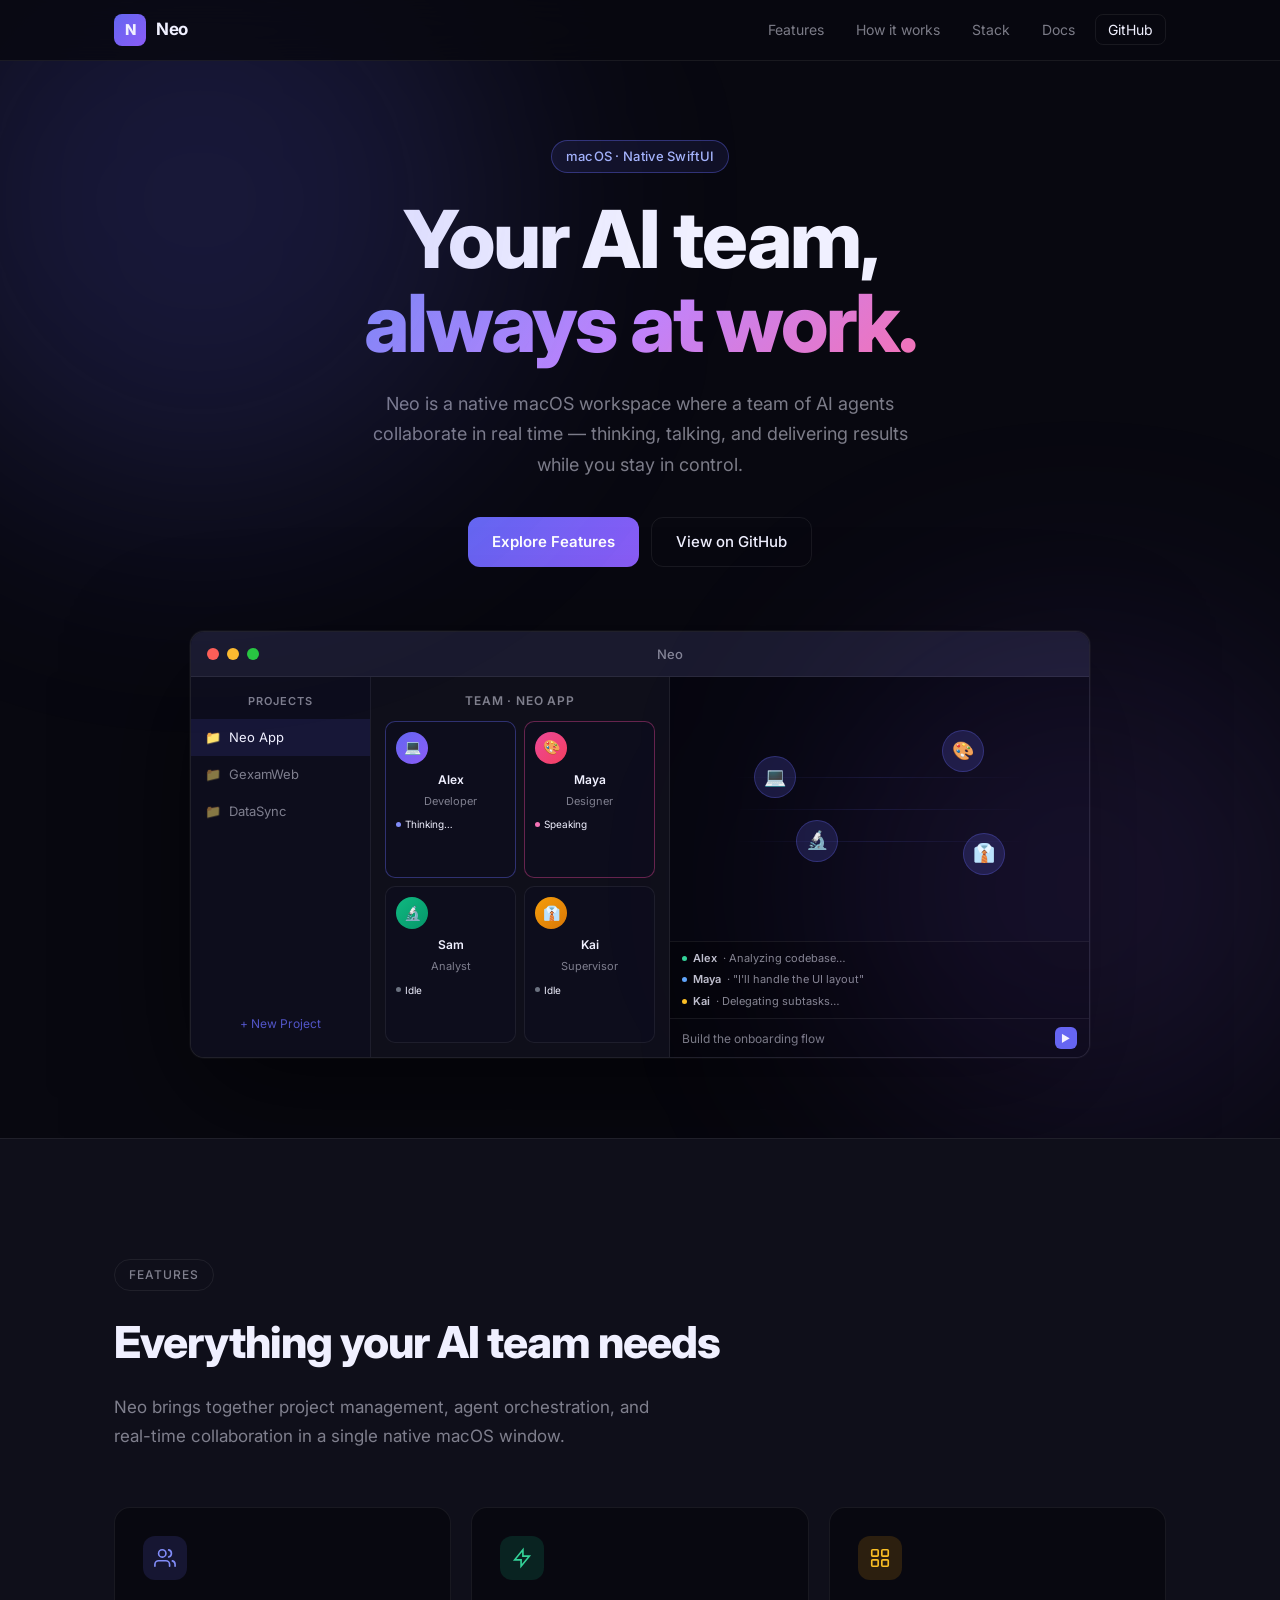
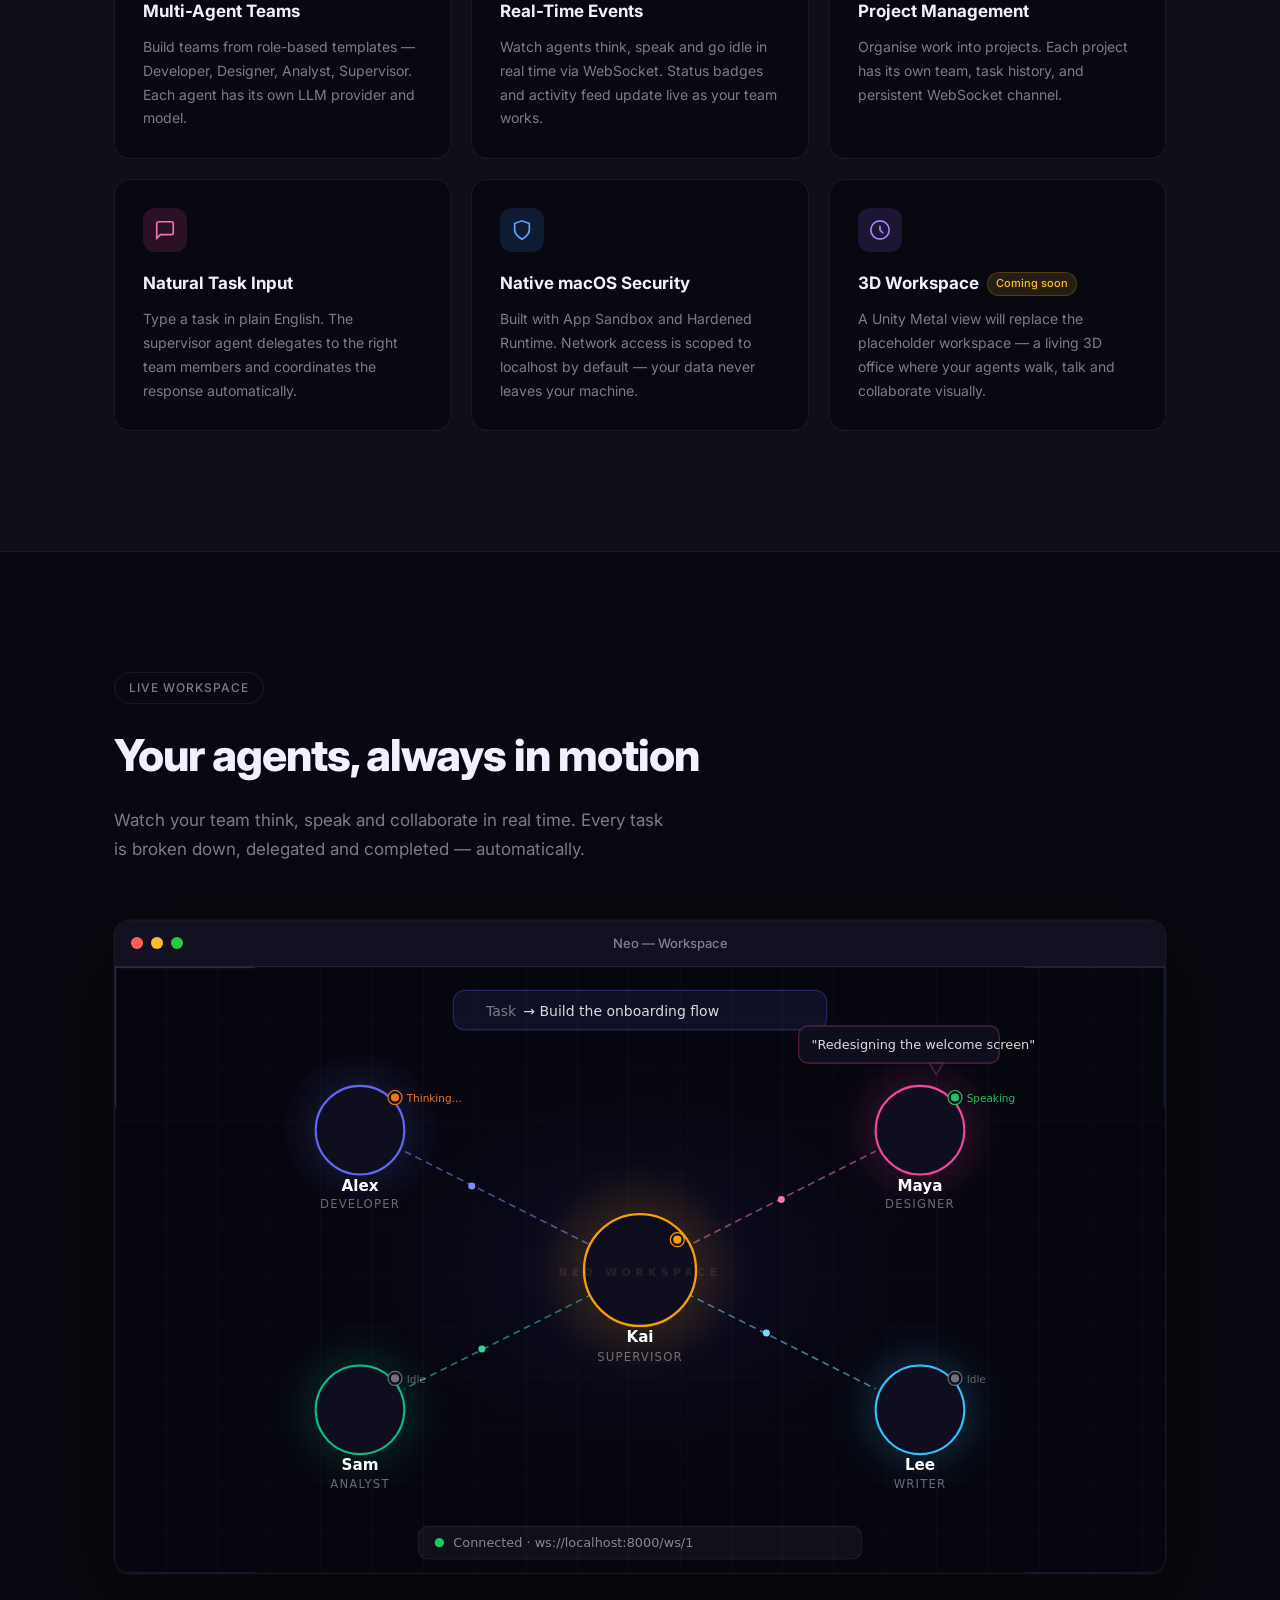
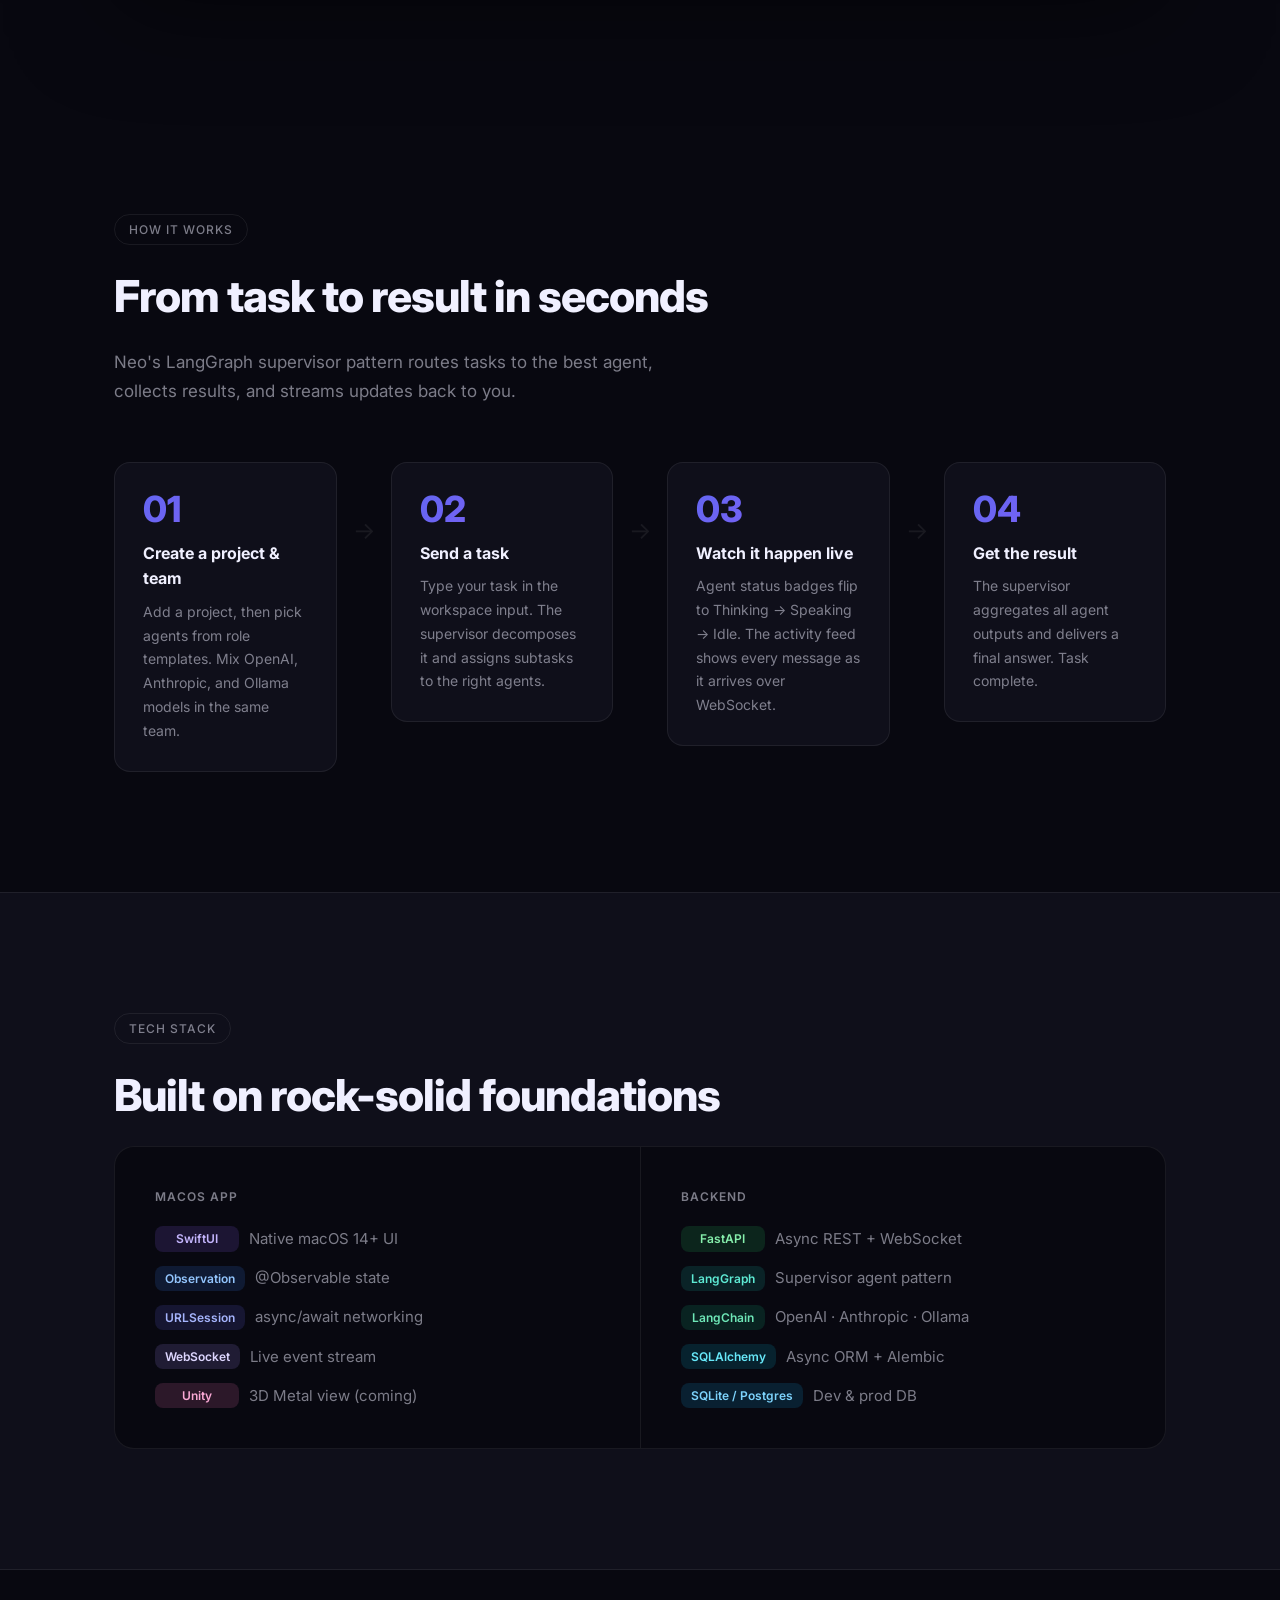
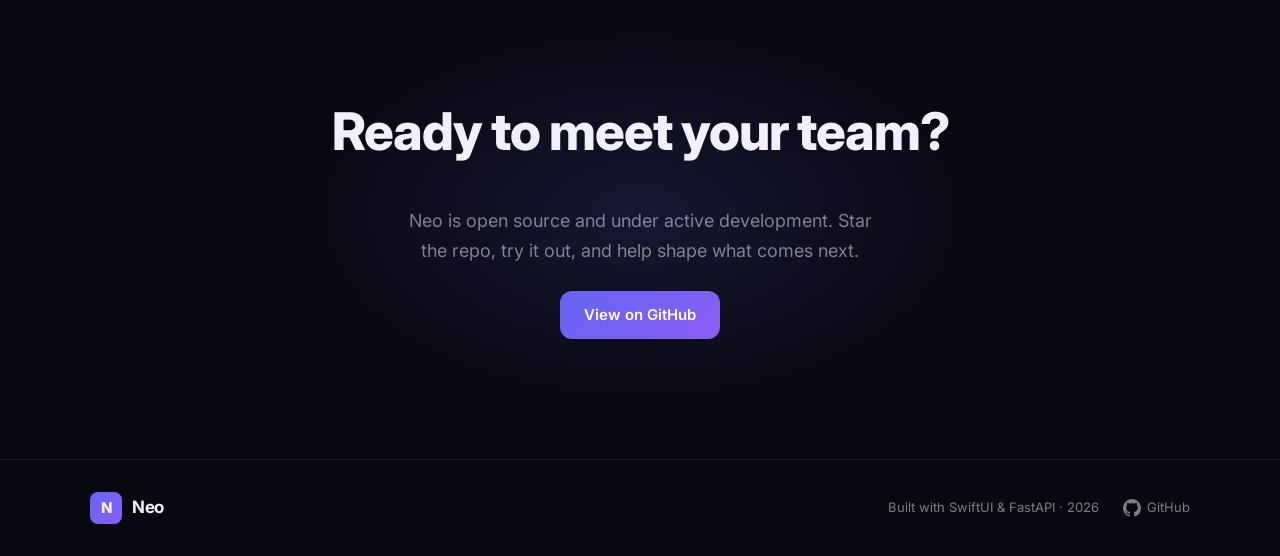
==== commit 1e3ca320: "feat: add comprehensive usage guide (docs page) Complete documentation covering macOS app, CLI (Whit" ====
--- a/index.html
+++ b/index.html
@@ -23,6 +23,7 @@
         <li><a href="#features">Features</a></li>
         <li><a href="#how-it-works">How it works</a></li>
         <li><a href="#stack">Stack</a></li>
+        <li><a href="docs.html">Docs</a></li>
         <li><a href="https://github.com/ebegen/Neo-site" target="_blank" class="btn-ghost">GitHub</a></li>
       </ul>
     </div>
